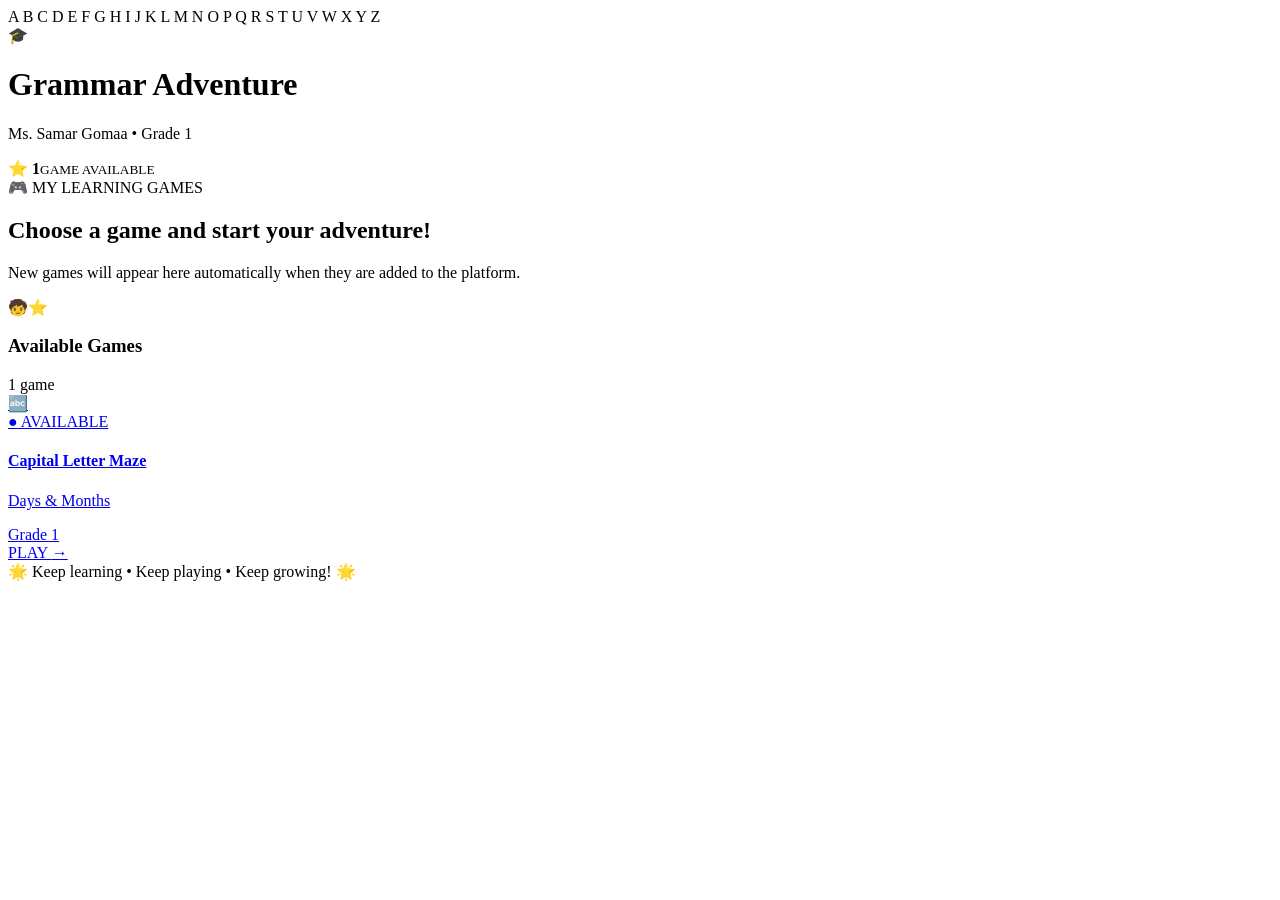
==== index.html @ ca234f1e "Create game platform dashboard" ====
<!doctype html>
<html lang="en">
<head>
<meta charset="utf-8">
<meta name="viewport" content="width=device-width,initial-scale=1">
<title>Grammar Adventure — Game Hub</title>
<link rel="stylesheet" href="platform.css">
</head>
<body>
<div class="letters" aria-hidden="true">A B C D E F G H I J K L M N O P Q R S T U V W X Y Z</div>
<header class="hub-top">
  <div class="brand-mark">🎓</div>
  <div>
    <h1>Grammar Adventure</h1>
    <p>Ms. Samar Gomaa • Grade 1</p>
  </div>
  <div class="hub-stats"><span>⭐ <b id="totalGames">1</b></span><small>GAME AVAILABLE</small></div>
</header>
<main class="hub-main">
  <section class="welcome">
    <div>
      <span class="eyebrow">🎮 MY LEARNING GAMES</span>
      <h2>Choose a game and start your adventure!</h2>
      <p>New games will appear here automatically when they are added to the platform.</p>
    </div>
    <div class="hero-character">🧒⭐</div>
  </section>
  <section class="games-section">
    <div class="section-title"><h3>Available Games</h3><span id="gameCount">1 game</span></div>
    <div id="gamesGrid" class="games-grid"></div>
  </section>
</main>
<footer>🌟 Keep learning • Keep playing • Keep growing! 🌟</footer>
<script>
const games = [
  { title:'Capital Letter Maze', subtitle:'Days & Months', grade:'Grade 1', icon:'🔤', color:'purple', href:'games/capital-letter-maze/' }
];
const grid=document.getElementById('gamesGrid');
grid.innerHTML=games.map((game,i)=>`<a class="game-card ${game.color}" href="${game.href}"><div class="game-icon">${game.icon}</div><div class="game-info"><span class="available">● AVAILABLE</span><h4>${game.title}</h4><p>${game.subtitle}</p><span class="grade">${game.grade}</span></div><div class="play">PLAY <span>→</span></div></a>`).join('');
document.getElementById('totalGames').textContent=games.length;
document.getElementById('gameCount').textContent=`${games.length} ${games.length===1?'game':'games'}`;
</script>
</body>
</html>
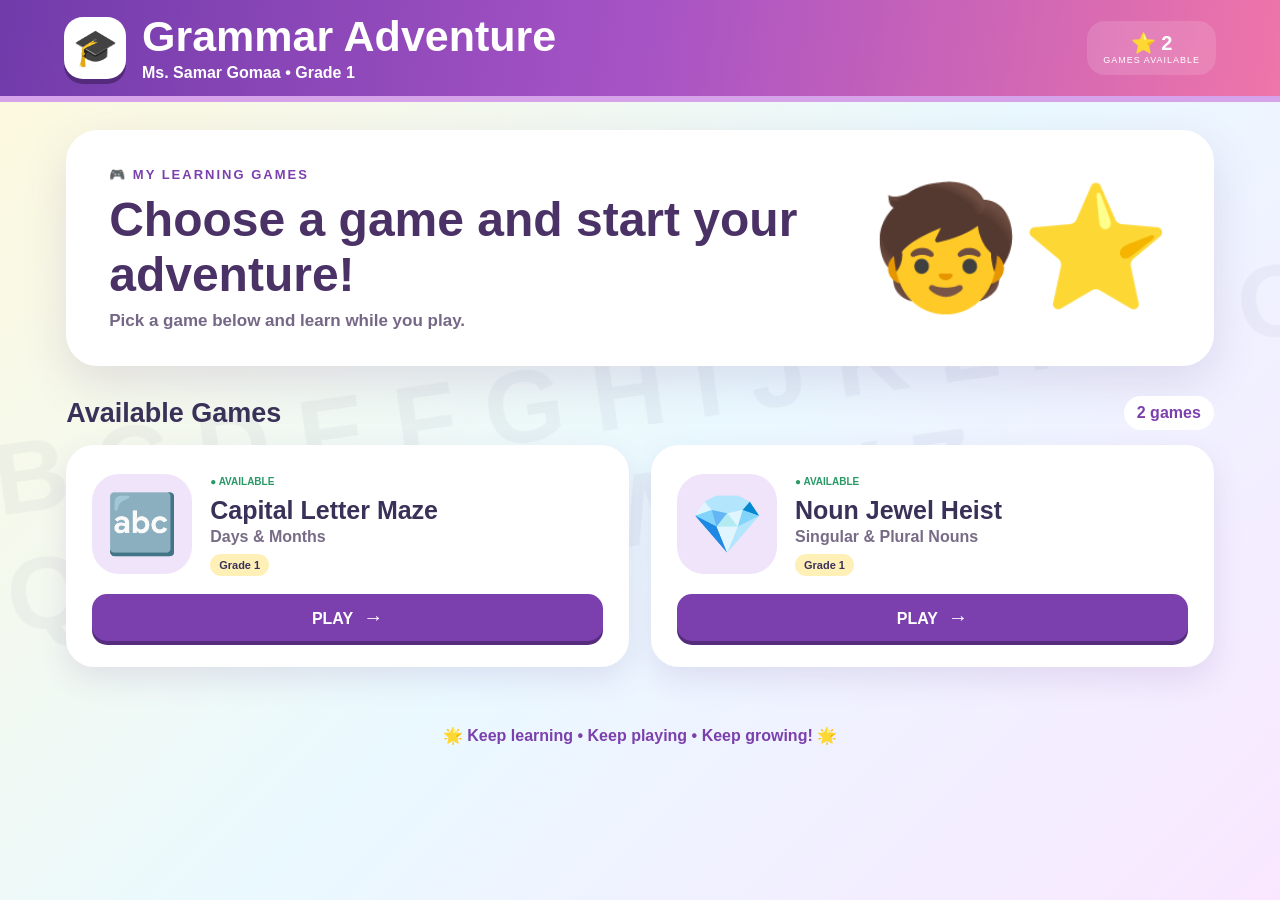
==== commit 422cc831: "Add Noun Jewel Heist to game hub" ====
--- a/index.html
+++ b/index.html
@@ -14,29 +14,30 @@
     <h1>Grammar Adventure</h1>
     <p>Ms. Samar Gomaa • Grade 1</p>
   </div>
-  <div class="hub-stats"><span>⭐ <b id="totalGames">1</b></span><small>GAME AVAILABLE</small></div>
+  <div class="hub-stats"><span>⭐ <b id="totalGames">2</b></span><small>GAMES AVAILABLE</small></div>
 </header>
 <main class="hub-main">
   <section class="welcome">
     <div>
       <span class="eyebrow">🎮 MY LEARNING GAMES</span>
       <h2>Choose a game and start your adventure!</h2>
-      <p>New games will appear here automatically when they are added to the platform.</p>
+      <p>Pick a game below and learn while you play.</p>
     </div>
     <div class="hero-character">🧒⭐</div>
   </section>
   <section class="games-section">
-    <div class="section-title"><h3>Available Games</h3><span id="gameCount">1 game</span></div>
+    <div class="section-title"><h3>Available Games</h3><span id="gameCount">2 games</span></div>
     <div id="gamesGrid" class="games-grid"></div>
   </section>
 </main>
 <footer>🌟 Keep learning • Keep playing • Keep growing! 🌟</footer>
 <script>
 const games = [
-  { title:'Capital Letter Maze', subtitle:'Days & Months', grade:'Grade 1', icon:'🔤', color:'purple', href:'games/capital-letter-maze/' }
+  { title:'Capital Letter Maze', subtitle:'Days & Months', grade:'Grade 1', icon:'🔤', color:'purple', href:'games/capital-letter-maze/' },
+  { title:'Noun Jewel Heist', subtitle:'Singular & Plural Nouns', grade:'Grade 1', icon:'💎', color:'purple', href:'games/noun-jewel-heist/' }
 ];
 const grid=document.getElementById('gamesGrid');
-grid.innerHTML=games.map((game,i)=>`<a class="game-card ${game.color}" href="${game.href}"><div class="game-icon">${game.icon}</div><div class="game-info"><span class="available">● AVAILABLE</span><h4>${game.title}</h4><p>${game.subtitle}</p><span class="grade">${game.grade}</span></div><div class="play">PLAY <span>→</span></div></a>`).join('');
+grid.innerHTML=games.map(game=>`<a class="game-card ${game.color}" href="${game.href}"><div class="game-icon">${game.icon}</div><div class="game-info"><span class="available">● AVAILABLE</span><h4>${game.title}</h4><p>${game.subtitle}</p><span class="grade">${game.grade}</span></div><div class="play">PLAY <span>→</span></div></a>`).join('');
 document.getElementById('totalGames').textContent=games.length;
 document.getElementById('gameCount').textContent=`${games.length} ${games.length===1?'game':'games'}`;
 </script>
--- a/platform.css
+++ b/platform.css
@@ -0,0 +1 @@
+*{box-sizing:border-box}html,body{margin:0;min-height:100%;font-family:"Trebuchet MS",Arial,sans-serif;color:#3a3159}body{background:linear-gradient(135deg,#fff9dc,#eaf9ff 52%,#f9e7ff);overflow-x:hidden}.letters{position:fixed;inset:-8%;z-index:-1;display:flex;flex-wrap:wrap;align-content:space-around;justify-content:space-around;gap:25px 55px;font-size:clamp(50px,8vw,110px);font-weight:900;opacity:.045;transform:rotate(-8deg);pointer-events:none}.hub-top{min-height:96px;padding:12px 5vw;display:flex;align-items:center;gap:16px;color:#fff;background:linear-gradient(100deg,#713baa,#a653c5,#ef75a9);box-shadow:0 6px 0 #d6a3ea}.brand-mark{width:62px;height:62px;border-radius:19px;background:#fff;display:grid;place-items:center;font-size:36px;box-shadow:0 5px #542b7c}.hub-top h1{margin:0;font-size:clamp(25px,4vw,43px);line-height:1}.hub-top p{margin:6px 0 0;font-weight:800}.hub-stats{margin-left:auto;background:#ffffff22;border-radius:18px;padding:10px 16px;text-align:center;font-size:20px}.hub-stats small{display:block;font-size:9px;letter-spacing:1px}.hub-main{max-width:1250px;margin:auto;padding:34px 4vw}.welcome{display:flex;align-items:center;justify-content:space-between;gap:30px;background:#fff;border:5px solid #fff;border-radius:32px;padding:30px 38px;box-shadow:0 16px 45px #64428c26}.eyebrow{color:#7b40ad;font-size:13px;font-weight:900;letter-spacing:2px}.welcome h2{margin:9px 0;font-size:clamp(28px,4vw,48px);color:#4b3266}.welcome p{margin:0;font-size:17px;font-weight:700;color:#756786}.hero-character{font-size:clamp(65px,10vw,120px);white-space:nowrap}.games-section{margin-top:30px}.section-title{display:flex;align-items:center;justify-content:space-between;margin-bottom:15px}.section-title h3{margin:0;font-size:27px}.section-title span{background:#fff;padding:8px 13px;border-radius:20px;font-weight:900;color:#7b40ad}.games-grid{display:grid;grid-template-columns:repeat(auto-fit,minmax(300px,1fr));gap:22px}.game-card{position:relative;display:grid;grid-template-columns:100px 1fr;gap:18px;align-items:center;min-height:190px;padding:22px;text-decoration:none;color:inherit;background:#fff;border-radius:28px;border:4px solid #fff;box-shadow:0 12px 30px #64428c20;transition:transform .18s,box-shadow .18s}.game-card:hover{transform:translateY(-5px);box-shadow:0 18px 38px #64428c30}.game-icon{width:100px;height:100px;border-radius:27px;display:grid;place-items:center;font-size:58px;background:#f0e4fb}.game-info h4{margin:7px 0 3px;font-size:25px}.game-info p{margin:0 0 8px;font-weight:700;color:#776b86}.available{font-size:10px;font-weight:900;color:#299966}.grade{display:inline-block;background:#fff0b8;border-radius:12px;padding:5px 9px;font-size:11px;font-weight:900}.play{grid-column:1/-1;text-align:center;border-radius:15px;padding:12px;background:#7b40ad;color:#fff;font-weight:900;box-shadow:0 4px #552c7e}.play span{font-size:20px;margin-left:6px}footer{text-align:center;padding:25px;font-weight:900;color:#7b40ad}@media(max-width:600px){.hub-top{padding:10px 4vw}.hub-stats{display:none}.welcome{padding:22px;flex-direction:column;text-align:center}.games-grid{grid-template-columns:1fr}.game-card{grid-template-columns:82px 1fr}.game-icon{width:82px;height:82px;font-size:45px}}
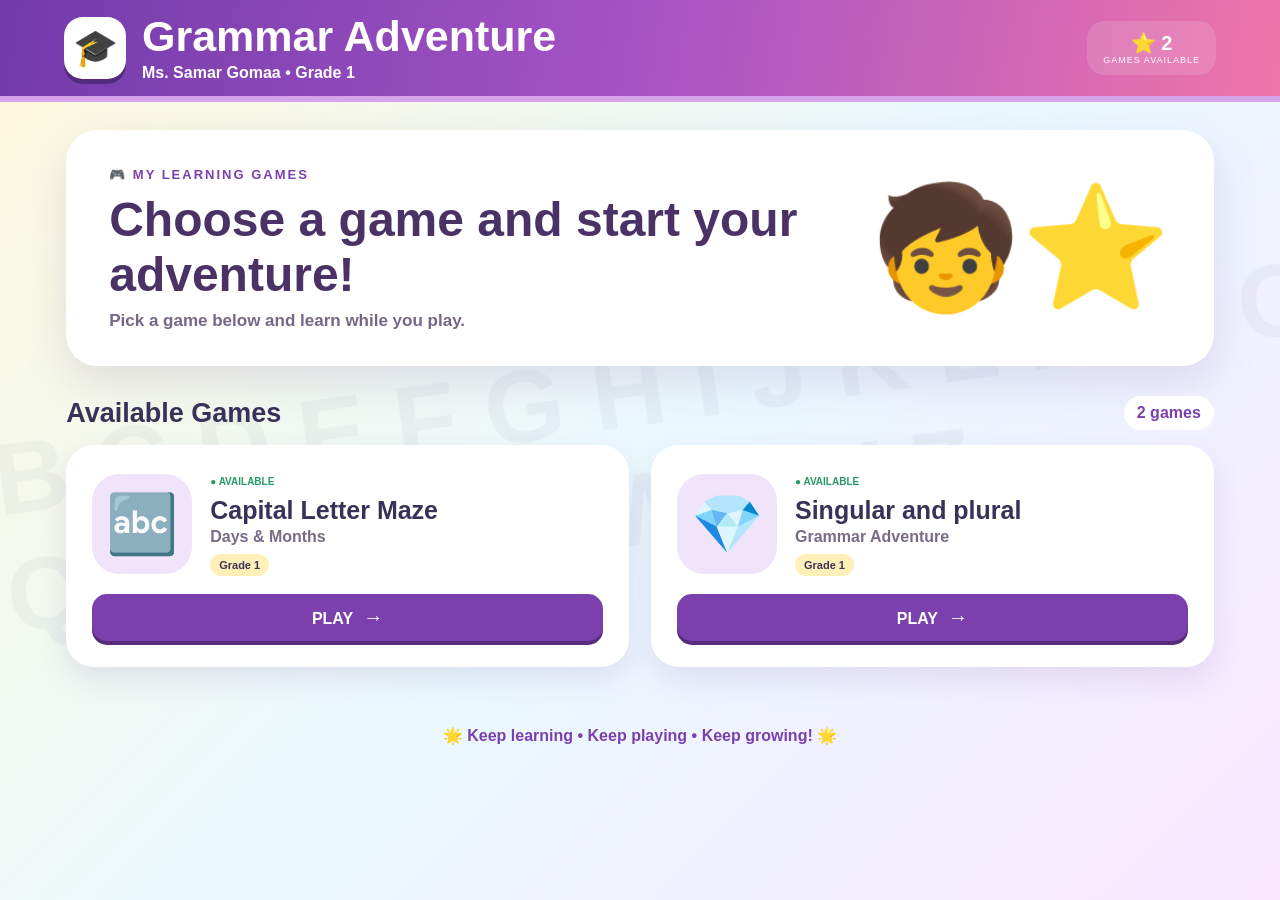
==== commit 2a396095: "Rename Noun Jewel Heist game on platform" ====
--- a/index.html
+++ b/index.html
@@ -34,7 +34,7 @@
 <script>
 const games = [
   { title:'Capital Letter Maze', subtitle:'Days & Months', grade:'Grade 1', icon:'🔤', color:'purple', href:'games/capital-letter-maze/' },
-  { title:'Noun Jewel Heist', subtitle:'Singular & Plural Nouns', grade:'Grade 1', icon:'💎', color:'purple', href:'games/noun-jewel-heist/' }
+  { title:'Singular and plural', subtitle:'Grammar Adventure', grade:'Grade 1', icon:'💎', color:'purple', href:'games/noun-jewel-heist/' }
 ];
 const grid=document.getElementById('gamesGrid');
 grid.innerHTML=games.map(game=>`<a class="game-card ${game.color}" href="${game.href}"><div class="game-icon">${game.icon}</div><div class="game-info"><span class="available">● AVAILABLE</span><h4>${game.title}</h4><p>${game.subtitle}</p><span class="grade">${game.grade}</span></div><div class="play">PLAY <span>→</span></div></a>`).join('');
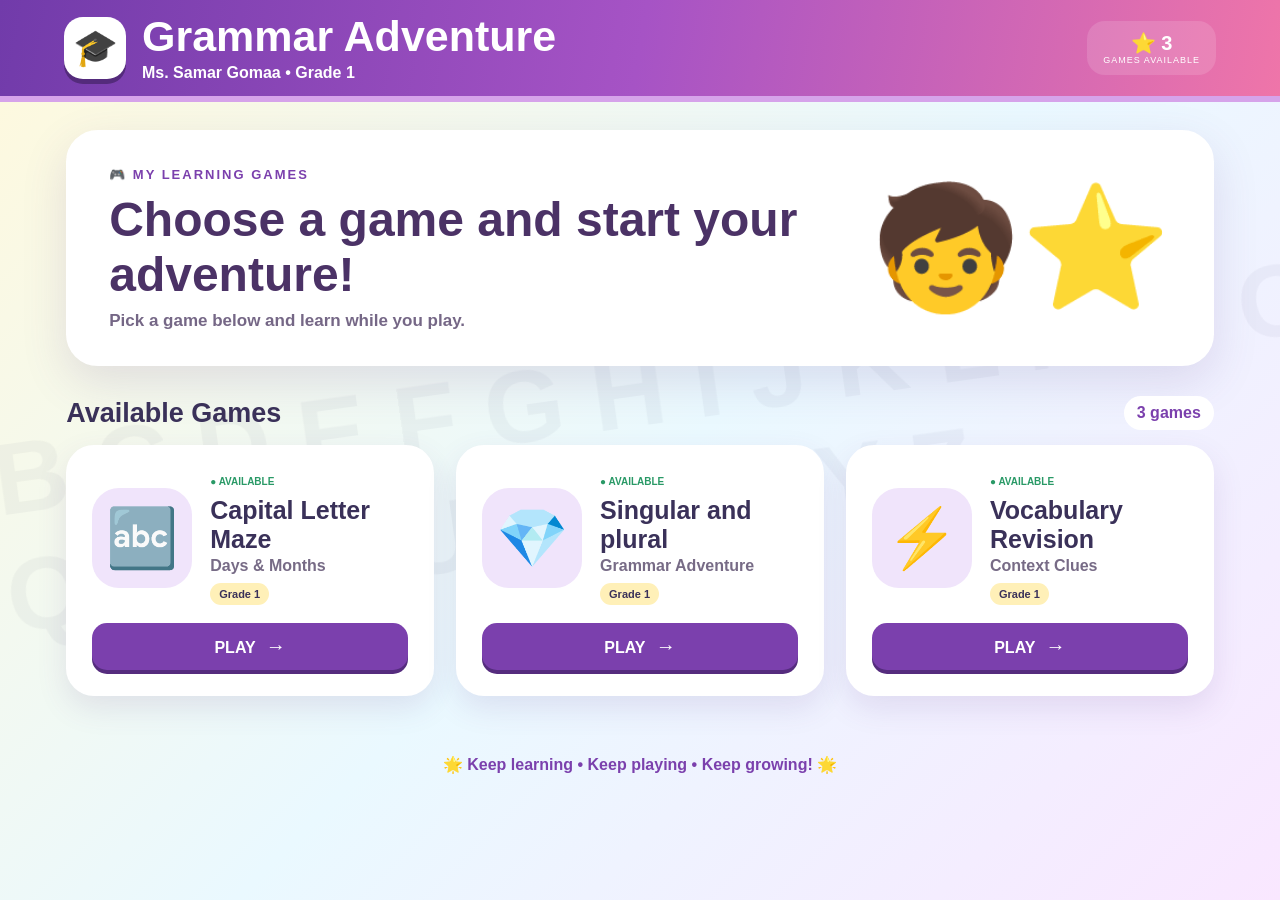
==== commit d2c4ba67: "Add Vocabulary Revision game to hub" ====
--- a/index.html
+++ b/index.html
@@ -34,7 +34,8 @@
 <script>
 const games = [
   { title:'Capital Letter Maze', subtitle:'Days & Months', grade:'Grade 1', icon:'🔤', color:'purple', href:'games/capital-letter-maze/' },
-  { title:'Singular and plural', subtitle:'Grammar Adventure', grade:'Grade 1', icon:'💎', color:'purple', href:'games/noun-jewel-heist/' }
+  { title:'Singular and plural', subtitle:'Grammar Adventure', grade:'Grade 1', icon:'💎', color:'purple', href:'games/noun-jewel-heist/' },
+  { title:'Vocabulary Revision', subtitle:'Context Clues', grade:'Grade 1', icon:'⚡', color:'purple', href:'games/vocabulary-revision/' }
 ];
 const grid=document.getElementById('gamesGrid');
 grid.innerHTML=games.map(game=>`<a class="game-card ${game.color}" href="${game.href}"><div class="game-icon">${game.icon}</div><div class="game-info"><span class="available">● AVAILABLE</span><h4>${game.title}</h4><p>${game.subtitle}</p><span class="grade">${game.grade}</span></div><div class="play">PLAY <span>→</span></div></a>`).join('');
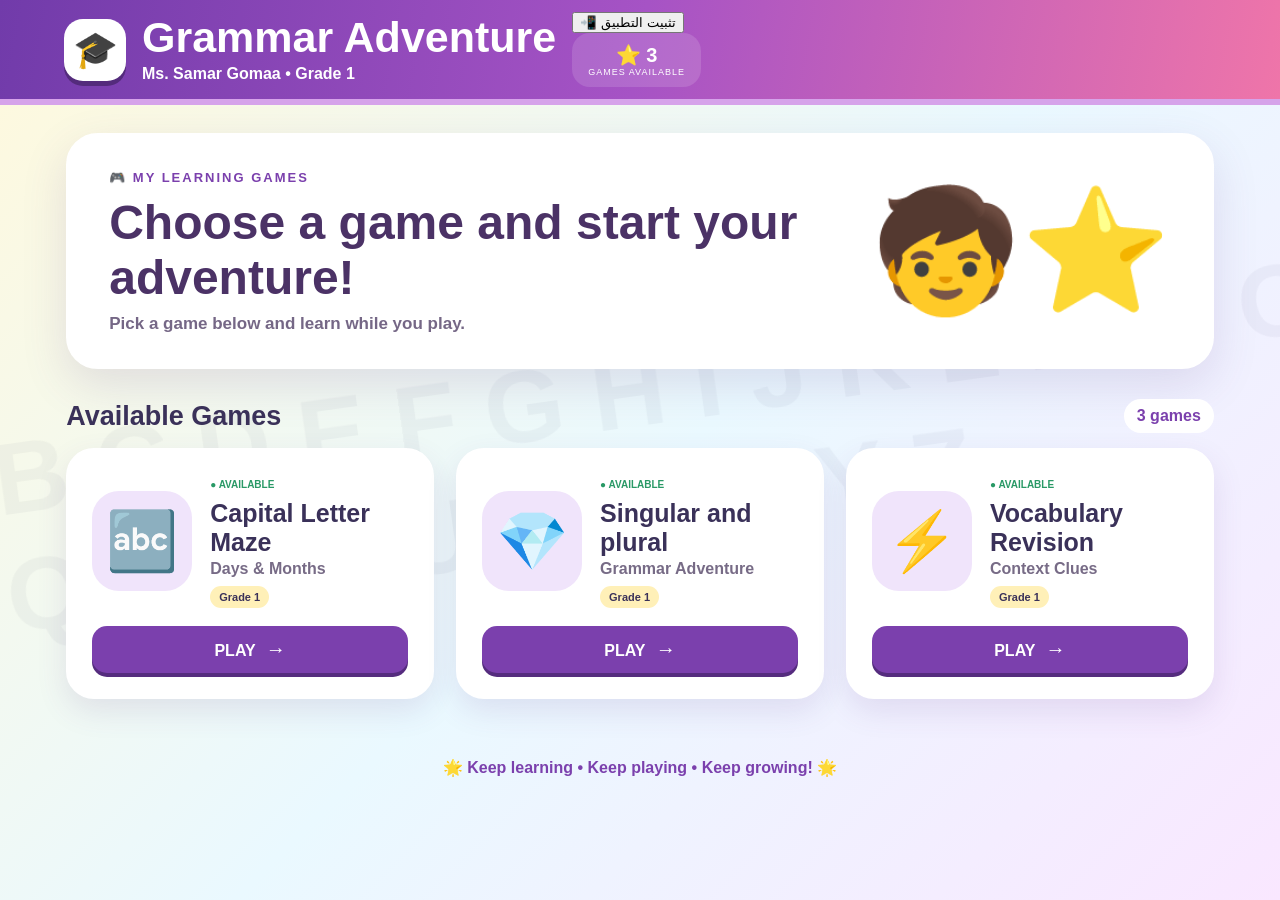
==== commit 3b66d4cf: "Add PWA install button and installation instructions" ====
--- a/index.html
+++ b/index.html
@@ -5,6 +5,13 @@
 <meta name="viewport" content="width=device-width,initial-scale=1">
 <title>Grammar Adventure — Game Hub</title>
 <link rel="stylesheet" href="platform.css">
+<link rel="manifest" href="manifest.json">
+<link rel="icon" href="icon.svg">
+<meta name="theme-color" content="#713baa">
+<meta name="mobile-web-app-capable" content="yes">
+<meta name="apple-mobile-web-app-capable" content="yes">
+<meta name="apple-mobile-web-app-status-bar-style" content="black-translucent">
+<meta name="apple-mobile-web-app-title" content="Grammar Adventure">
 </head>
 <body>
 <div class="letters" aria-hidden="true">A B C D E F G H I J K L M N O P Q R S T U V W X Y Z</div>
@@ -14,7 +21,7 @@
     <h1>Grammar Adventure</h1>
     <p>Ms. Samar Gomaa • Grade 1</p>
   </div>
-  <div class="hub-stats"><span>⭐ <b id="totalGames">2</b></span><small>GAMES AVAILABLE</small></div>
+  <div class="hub-actions"><button id="installBtn" class="install-btn" type="button">📲 تثبيت التطبيق</button><div class="hub-stats"><span>⭐ <b id="totalGames">2</b></span><small>GAMES AVAILABLE</small></div></div>
 </header>
 <main class="hub-main">
   <section class="welcome">
@@ -31,6 +38,15 @@
   </section>
 </main>
 <footer>🌟 Keep learning • Keep playing • Keep growing! 🌟</footer>
+<div id="installHelp" class="install-help" hidden>
+  <div class="install-card">
+    <button id="closeInstall" class="close-install" type="button">×</button>
+    <h3>📲 تثبيت Grammar Adventure</h3>
+    <div id="androidHelp"><b>Android:</b> افتح الموقع في Chrome ثم اضغط ⋮ واختر <b>Install app</b> أو <b>Add to Home screen</b>.</div>
+    <div id="iosHelp"><b>iPhone:</b> افتح الموقع في Safari → مشاركة ↗ → <b>Add to Home Screen</b> → فعّل <b>Open as Web App</b> → Add.</div>
+    <div id="desktopHelp"><b>Windows / Mac:</b> افتح الموقع في Chrome أو Edge ثم استخدم زر التثبيت في شريط العنوان إن ظهر.</div>
+  </div>
+</div>
 <script>
 const games = [
   { title:'Capital Letter Maze', subtitle:'Days & Months', grade:'Grade 1', icon:'🔤', color:'purple', href:'games/capital-letter-maze/' },
@@ -41,6 +57,17 @@
 grid.innerHTML=games.map(game=>`<a class="game-card ${game.color}" href="${game.href}"><div class="game-icon">${game.icon}</div><div class="game-info"><span class="available">● AVAILABLE</span><h4>${game.title}</h4><p>${game.subtitle}</p><span class="grade">${game.grade}</span></div><div class="play">PLAY <span>→</span></div></a>`).join('');
 document.getElementById('totalGames').textContent=games.length;
 document.getElementById('gameCount').textContent=`${games.length} ${games.length===1?'game':'games'}`;
+
+if('serviceWorker' in navigator){window.addEventListener('load',()=>navigator.serviceWorker.register('./sw.js').catch(()=>{}));}
+const installBtn=document.getElementById('installBtn'), installHelp=document.getElementById('installHelp'), closeInstall=document.getElementById('closeInstall');
+let deferredPrompt=null;
+window.addEventListener('beforeinstallprompt',e=>{e.preventDefault();deferredPrompt=e;installBtn.textContent='📲 تثبيت التطبيق';});
+installBtn.addEventListener('click',async()=>{
+  if(deferredPrompt){deferredPrompt.prompt();await deferredPrompt.userChoice;deferredPrompt=null;return;}
+  installHelp.hidden=false;
+});
+closeInstall.addEventListener('click',()=>installHelp.hidden=true);
+installHelp.addEventListener('click',e=>{if(e.target===installHelp)installHelp.hidden=true;});
 </script>
 </body>
 </html>
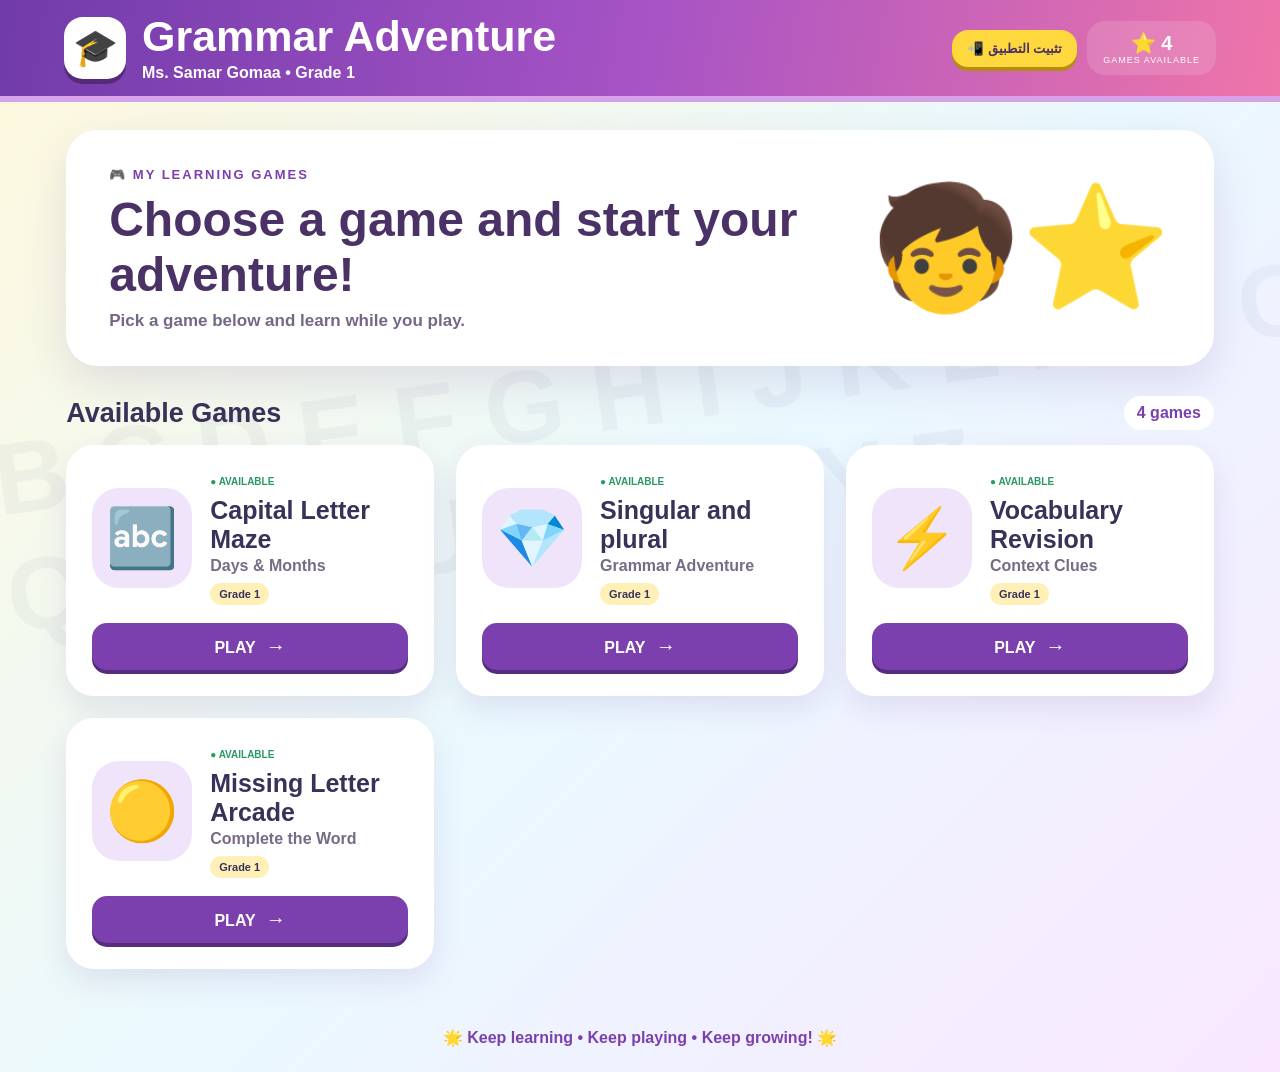
==== commit 325d701e: "Add Missing Letter Arcade as fourth game" ====
--- a/index.html
+++ b/index.html
@@ -21,7 +21,7 @@
     <h1>Grammar Adventure</h1>
     <p>Ms. Samar Gomaa • Grade 1</p>
   </div>
-  <div class="hub-actions"><button id="installBtn" class="install-btn" type="button">📲 تثبيت التطبيق</button><div class="hub-stats"><span>⭐ <b id="totalGames">2</b></span><small>GAMES AVAILABLE</small></div></div>
+  <div class="hub-actions"><button id="installBtn" class="install-btn" type="button">📲 تثبيت التطبيق</button><div class="hub-stats"><span>⭐ <b id="totalGames">4</b></span><small>GAMES AVAILABLE</small></div></div>
 </header>
 <main class="hub-main">
   <section class="welcome">
@@ -33,7 +33,7 @@
     <div class="hero-character">🧒⭐</div>
   </section>
   <section class="games-section">
-    <div class="section-title"><h3>Available Games</h3><span id="gameCount">2 games</span></div>
+    <div class="section-title"><h3>Available Games</h3><span id="gameCount">4 games</span></div>
     <div id="gamesGrid" class="games-grid"></div>
   </section>
 </main>
@@ -51,7 +51,8 @@
 const games = [
   { title:'Capital Letter Maze', subtitle:'Days & Months', grade:'Grade 1', icon:'🔤', color:'purple', href:'games/capital-letter-maze/' },
   { title:'Singular and plural', subtitle:'Grammar Adventure', grade:'Grade 1', icon:'💎', color:'purple', href:'games/noun-jewel-heist/' },
-  { title:'Vocabulary Revision', subtitle:'Context Clues', grade:'Grade 1', icon:'⚡', color:'purple', href:'games/vocabulary-revision/' }
+  { title:'Vocabulary Revision', subtitle:'Context Clues', grade:'Grade 1', icon:'⚡', color:'purple', href:'games/vocabulary-revision/' },
+  { title:'Missing Letter Arcade', subtitle:'Complete the Word', grade:'Grade 1', icon:'🟡', color:'purple', href:'games/missing-letter-arcade/' }
 ];
 const grid=document.getElementById('gamesGrid');
 grid.innerHTML=games.map(game=>`<a class="game-card ${game.color}" href="${game.href}"><div class="game-icon">${game.icon}</div><div class="game-info"><span class="available">● AVAILABLE</span><h4>${game.title}</h4><p>${game.subtitle}</p><span class="grade">${game.grade}</span></div><div class="play">PLAY <span>→</span></div></a>`).join('');
--- a/platform.css
+++ b/platform.css
@@ -1 +1,3 @@
 *{box-sizing:border-box}html,body{margin:0;min-height:100%;font-family:"Trebuchet MS",Arial,sans-serif;color:#3a3159}body{background:linear-gradient(135deg,#fff9dc,#eaf9ff 52%,#f9e7ff);overflow-x:hidden}.letters{position:fixed;inset:-8%;z-index:-1;display:flex;flex-wrap:wrap;align-content:space-around;justify-content:space-around;gap:25px 55px;font-size:clamp(50px,8vw,110px);font-weight:900;opacity:.045;transform:rotate(-8deg);pointer-events:none}.hub-top{min-height:96px;padding:12px 5vw;display:flex;align-items:center;gap:16px;color:#fff;background:linear-gradient(100deg,#713baa,#a653c5,#ef75a9);box-shadow:0 6px 0 #d6a3ea}.brand-mark{width:62px;height:62px;border-radius:19px;background:#fff;display:grid;place-items:center;font-size:36px;box-shadow:0 5px #542b7c}.hub-top h1{margin:0;font-size:clamp(25px,4vw,43px);line-height:1}.hub-top p{margin:6px 0 0;font-weight:800}.hub-stats{margin-left:auto;background:#ffffff22;border-radius:18px;padding:10px 16px;text-align:center;font-size:20px}.hub-stats small{display:block;font-size:9px;letter-spacing:1px}.hub-main{max-width:1250px;margin:auto;padding:34px 4vw}.welcome{display:flex;align-items:center;justify-content:space-between;gap:30px;background:#fff;border:5px solid #fff;border-radius:32px;padding:30px 38px;box-shadow:0 16px 45px #64428c26}.eyebrow{color:#7b40ad;font-size:13px;font-weight:900;letter-spacing:2px}.welcome h2{margin:9px 0;font-size:clamp(28px,4vw,48px);color:#4b3266}.welcome p{margin:0;font-size:17px;font-weight:700;color:#756786}.hero-character{font-size:clamp(65px,10vw,120px);white-space:nowrap}.games-section{margin-top:30px}.section-title{display:flex;align-items:center;justify-content:space-between;margin-bottom:15px}.section-title h3{margin:0;font-size:27px}.section-title span{background:#fff;padding:8px 13px;border-radius:20px;font-weight:900;color:#7b40ad}.games-grid{display:grid;grid-template-columns:repeat(auto-fit,minmax(300px,1fr));gap:22px}.game-card{position:relative;display:grid;grid-template-columns:100px 1fr;gap:18px;align-items:center;min-height:190px;padding:22px;text-decoration:none;color:inherit;background:#fff;border-radius:28px;border:4px solid #fff;box-shadow:0 12px 30px #64428c20;transition:transform .18s,box-shadow .18s}.game-card:hover{transform:translateY(-5px);box-shadow:0 18px 38px #64428c30}.game-icon{width:100px;height:100px;border-radius:27px;display:grid;place-items:center;font-size:58px;background:#f0e4fb}.game-info h4{margin:7px 0 3px;font-size:25px}.game-info p{margin:0 0 8px;font-weight:700;color:#776b86}.available{font-size:10px;font-weight:900;color:#299966}.grade{display:inline-block;background:#fff0b8;border-radius:12px;padding:5px 9px;font-size:11px;font-weight:900}.play{grid-column:1/-1;text-align:center;border-radius:15px;padding:12px;background:#7b40ad;color:#fff;font-weight:900;box-shadow:0 4px #552c7e}.play span{font-size:20px;margin-left:6px}footer{text-align:center;padding:25px;font-weight:900;color:#7b40ad}@media(max-width:600px){.hub-top{padding:10px 4vw}.hub-stats{display:none}.welcome{padding:22px;flex-direction:column;text-align:center}.games-grid{grid-template-columns:1fr}.game-card{grid-template-columns:82px 1fr}.game-icon{width:82px;height:82px;font-size:45px}}
+
+.hub-actions{margin-left:auto;display:flex;align-items:center;gap:10px}.install-btn{border:0;border-radius:16px;padding:11px 15px;background:#ffd83d;color:#4b3266;font-weight:900;cursor:pointer;box-shadow:0 4px #b58b16}.install-help{position:fixed;inset:0;z-index:50;background:#111a33cc;display:grid;place-items:center;padding:20px}.install-help[hidden]{display:none}.install-card{position:relative;width:min(560px,94vw);background:#fff;border-radius:25px;padding:28px;color:#3a3159;box-shadow:0 20px 60px #0005}.install-card h3{margin-top:0;font-size:26px;color:#713baa}.install-card div{margin:14px 0;padding:14px;background:#f3edff;border-radius:14px;line-height:1.6}.close-install{position:absolute;top:10px;right:12px;border:0;background:#eee;border-radius:50%;width:38px;height:38px;font-size:26px;cursor:pointer}@media(max-width:700px){.hub-actions{margin-left:0;width:100%;justify-content:space-between}.install-btn{padding:9px 11px;font-size:12px}.hub-top{flex-wrap:wrap}.hub-main{padding-top:22px}.welcome{border-radius:24px}.games-grid{gap:14px}.game-card{min-height:170px;border-radius:22px}}
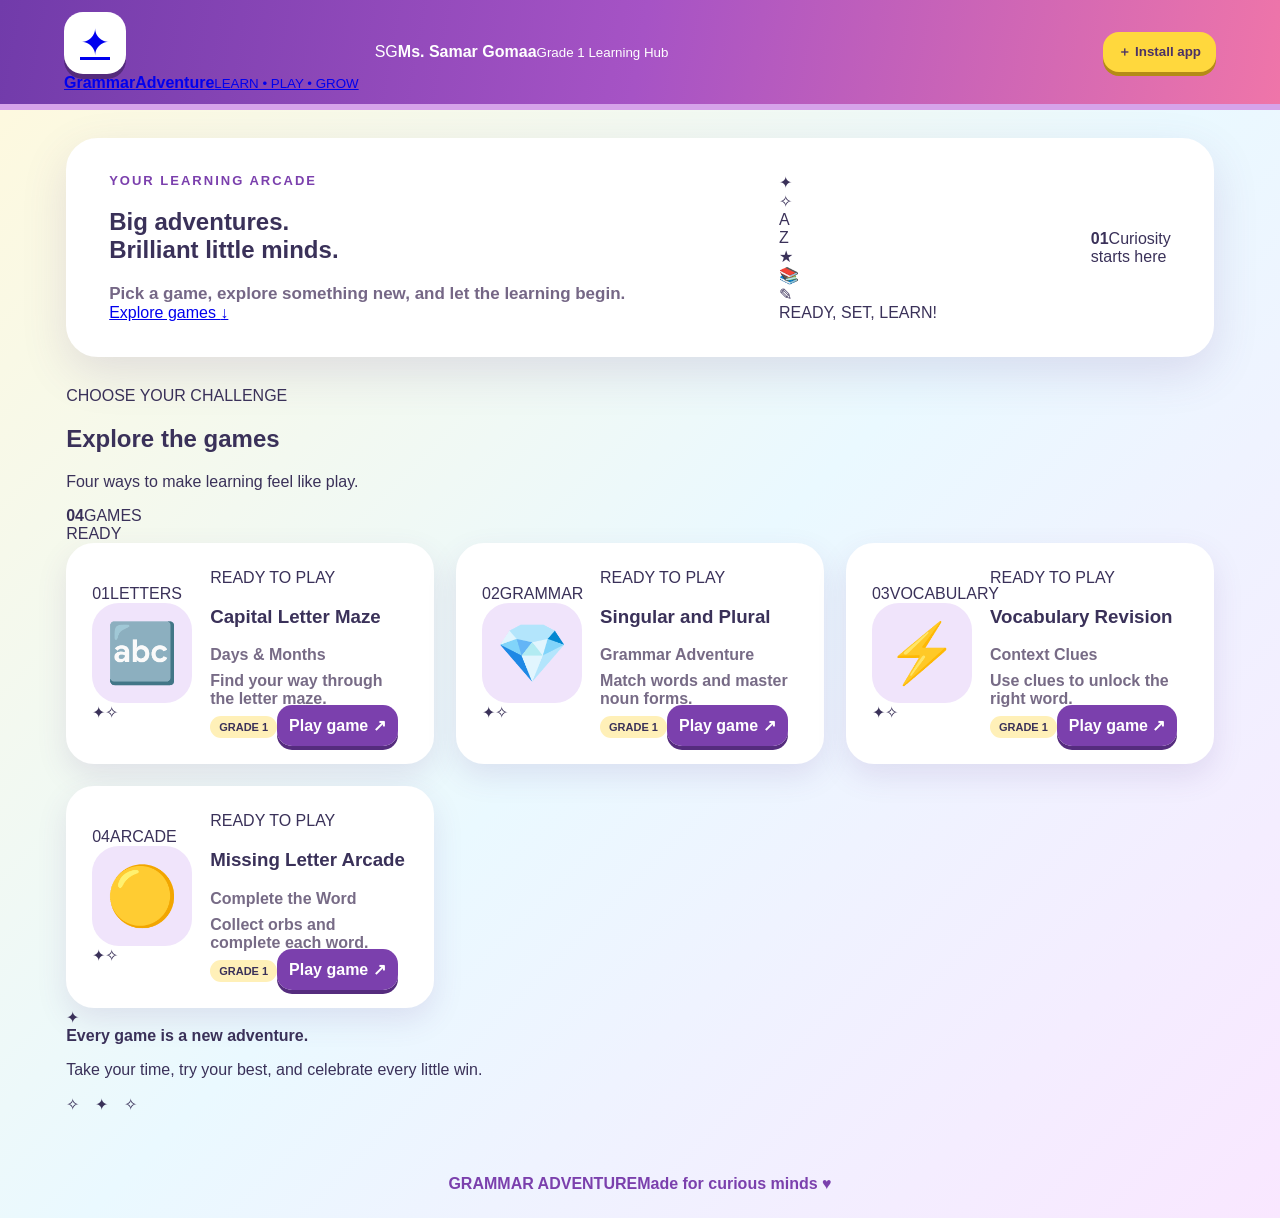
==== commit 17065146: "Redesign Grammar Adventure game hub landing page" ====
--- a/index.html
+++ b/index.html
@@ -3,72 +3,51 @@
 <head>
 <meta charset="utf-8">
 <meta name="viewport" content="width=device-width,initial-scale=1">
-<title>Grammar Adventure — Game Hub</title>
+<title>Grammar Adventure — Learning Arcade</title>
 <link rel="stylesheet" href="platform.css">
 <link rel="manifest" href="manifest.json">
 <link rel="icon" href="icon.svg">
-<meta name="theme-color" content="#713baa">
+<meta name="theme-color" content="#10152b">
 <meta name="mobile-web-app-capable" content="yes">
 <meta name="apple-mobile-web-app-capable" content="yes">
 <meta name="apple-mobile-web-app-status-bar-style" content="black-translucent">
 <meta name="apple-mobile-web-app-title" content="Grammar Adventure">
 </head>
 <body>
-<div class="letters" aria-hidden="true">A B C D E F G H I J K L M N O P Q R S T U V W X Y Z</div>
+<div class="ambient ambient-one" aria-hidden="true"></div><div class="ambient ambient-two" aria-hidden="true"></div>
 <header class="hub-top">
-  <div class="brand-mark">🎓</div>
-  <div>
-    <h1>Grammar Adventure</h1>
-    <p>Ms. Samar Gomaa • Grade 1</p>
-  </div>
-  <div class="hub-actions"><button id="installBtn" class="install-btn" type="button">📲 تثبيت التطبيق</button><div class="hub-stats"><span>⭐ <b id="totalGames">4</b></span><small>GAMES AVAILABLE</small></div></div>
+  <a class="brand" href="./" aria-label="Grammar Adventure home"><span class="brand-mark">✦</span><span class="brand-copy"><strong>Grammar<span>Adventure</span></strong><small>LEARN • PLAY • GROW</small></span></a>
+  <div class="teacher-chip"><span class="teacher-avatar">SG</span><span><b>Ms. Samar Gomaa</b><small>Grade 1 Learning Hub</small></span></div>
+  <div class="hub-actions"><button id="installBtn" class="install-btn" type="button"><span>＋</span> Install app</button></div>
 </header>
 <main class="hub-main">
   <section class="welcome">
-    <div>
-      <span class="eyebrow">🎮 MY LEARNING GAMES</span>
-      <h2>Choose a game and start your adventure!</h2>
-      <p>Pick a game below and learn while you play.</p>
-    </div>
-    <div class="hero-character">🧒⭐</div>
+    <div class="welcome-copy"><div class="eyebrow"><span class="live-dot"></span> YOUR LEARNING ARCADE</div><h1>Big adventures.<br><span>Brilliant little minds.</span></h1><p>Pick a game, explore something new, and let the learning begin.</p><a class="scroll-cta" href="#gamesGrid">Explore games <span>↓</span></a></div>
+    <div class="hero-art" aria-hidden="true"><div class="orbit orbit-a"></div><div class="orbit orbit-b"></div><div class="hero-spark spark-a">✦</div><div class="hero-spark spark-b">✧</div><div class="hero-letter letter-a">A</div><div class="hero-letter letter-b">Z</div><div class="hero-star">★</div><div class="hero-planet"></div><div class="hero-book">📚</div><div class="hero-pencil">✎</div><div class="hero-caption">READY, SET, LEARN!</div></div>
+    <div class="hero-index"><strong>01</strong><span>Curiosity<br>starts here</span></div>
   </section>
   <section class="games-section">
-    <div class="section-title"><h3>Available Games</h3><span id="gameCount">4 games</span></div>
+    <div class="section-heading"><div><div class="section-kicker">CHOOSE YOUR CHALLENGE</div><h2>Explore the games</h2><p>Four ways to make learning feel like play.</p></div><div class="game-count"><strong id="totalGames">04</strong><span>GAMES<br>READY</span></div></div>
     <div id="gamesGrid" class="games-grid"></div>
   </section>
+  <section class="bottom-note"><div class="note-icon">✦</div><div><strong>Every game is a new adventure.</strong><p>Take your time, try your best, and celebrate every little win.</p></div><span class="note-stars">✧　✦　✧</span></section>
 </main>
-<footer>🌟 Keep learning • Keep playing • Keep growing! 🌟</footer>
-<div id="installHelp" class="install-help" hidden>
-  <div class="install-card">
-    <button id="closeInstall" class="close-install" type="button">×</button>
-    <h3>📲 تثبيت Grammar Adventure</h3>
-    <div id="androidHelp"><b>Android:</b> افتح الموقع في Chrome ثم اضغط ⋮ واختر <b>Install app</b> أو <b>Add to Home screen</b>.</div>
-    <div id="iosHelp"><b>iPhone:</b> افتح الموقع في Safari → مشاركة ↗ → <b>Add to Home Screen</b> → فعّل <b>Open as Web App</b> → Add.</div>
-    <div id="desktopHelp"><b>Windows / Mac:</b> افتح الموقع في Chrome أو Edge ثم استخدم زر التثبيت في شريط العنوان إن ظهر.</div>
-  </div>
-</div>
+<footer><span>GRAMMAR ADVENTURE</span><span>Made for curious minds <b>♥</b></span></footer>
+<div id="installHelp" class="install-help" hidden><div class="install-card"><button id="closeInstall" class="close-install" type="button" aria-label="Close">×</button><div class="modal-symbol">＋</div><h3>Take your games anywhere</h3><p class="install-intro">Add Grammar Adventure to your home screen for quick access.</p><div id="androidHelp"><b>Android</b><span>Open this site in Chrome, tap ⋮, then choose <b>Install app</b> or <b>Add to Home screen</b>.</span></div><div id="iosHelp"><b>iPhone / iPad</b><span>Open in Safari → Share ↗ → <b>Add to Home Screen</b> → Add.</span></div><div id="desktopHelp"><b>Computer</b><span>Open in Chrome or Edge and select the install icon in the address bar, if available.</span></div></div></div>
 <script>
-const games = [
-  { title:'Capital Letter Maze', subtitle:'Days & Months', grade:'Grade 1', icon:'🔤', color:'purple', href:'games/capital-letter-maze/' },
-  { title:'Singular and plural', subtitle:'Grammar Adventure', grade:'Grade 1', icon:'💎', color:'purple', href:'games/noun-jewel-heist/' },
-  { title:'Vocabulary Revision', subtitle:'Context Clues', grade:'Grade 1', icon:'⚡', color:'purple', href:'games/vocabulary-revision/' },
-  { title:'Missing Letter Arcade', subtitle:'Complete the Word', grade:'Grade 1', icon:'🟡', color:'purple', href:'games/missing-letter-arcade/' }
+const games=[
+ {title:'Capital Letter Maze',subtitle:'Days & Months',description:'Find your way through the letter maze.',tag:'LETTERS',icon:'🔤',theme:'violet',number:'01',href:'games/capital-letter-maze/'},
+ {title:'Singular and Plural',subtitle:'Grammar Adventure',description:'Match words and master noun forms.',tag:'GRAMMAR',icon:'💎',theme:'mint',number:'02',href:'games/noun-jewel-heist/'},
+ {title:'Vocabulary Revision',subtitle:'Context Clues',description:'Use clues to unlock the right word.',tag:'VOCABULARY',icon:'⚡',theme:'coral',number:'03',href:'games/vocabulary-revision/'},
+ {title:'Missing Letter Arcade',subtitle:'Complete the Word',description:'Collect orbs and complete each word.',tag:'ARCADE',icon:'🟡',theme:'blue',number:'04',href:'games/missing-letter-arcade/'}
 ];
 const grid=document.getElementById('gamesGrid');
-grid.innerHTML=games.map(game=>`<a class="game-card ${game.color}" href="${game.href}"><div class="game-icon">${game.icon}</div><div class="game-info"><span class="available">● AVAILABLE</span><h4>${game.title}</h4><p>${game.subtitle}</p><span class="grade">${game.grade}</span></div><div class="play">PLAY <span>→</span></div></a>`).join('');
-document.getElementById('totalGames').textContent=games.length;
-document.getElementById('gameCount').textContent=`${games.length} ${games.length===1?'game':'games'}`;
-
+grid.innerHTML=games.map(g=>`<a class="game-card ${g.theme}" href="${g.href}"><div class="card-art"><span class="card-number">${g.number}</span><span class="card-tag">${g.tag}</span><div class="art-halo"></div><div class="game-icon">${g.icon}</div><span class="art-star star-one">✦</span><span class="art-star star-two">✧</span></div><div class="game-info"><div class="card-status"><span class="status-dot"></span> READY TO PLAY</div><h3>${g.title}</h3><p class="game-subtitle">${g.subtitle}</p><p class="game-description">${g.description}</p><div class="card-bottom"><span class="grade">GRADE 1</span><span class="play">Play game <b>↗</b></span></div></div></a>`).join('');
+document.getElementById('totalGames').textContent=String(games.length).padStart(2,'0');
 if('serviceWorker' in navigator){window.addEventListener('load',()=>navigator.serviceWorker.register('./sw.js').catch(()=>{}));}
-const installBtn=document.getElementById('installBtn'), installHelp=document.getElementById('installHelp'), closeInstall=document.getElementById('closeInstall');
-let deferredPrompt=null;
-window.addEventListener('beforeinstallprompt',e=>{e.preventDefault();deferredPrompt=e;installBtn.textContent='📲 تثبيت التطبيق';});
-installBtn.addEventListener('click',async()=>{
-  if(deferredPrompt){deferredPrompt.prompt();await deferredPrompt.userChoice;deferredPrompt=null;return;}
-  installHelp.hidden=false;
-});
-closeInstall.addEventListener('click',()=>installHelp.hidden=true);
-installHelp.addEventListener('click',e=>{if(e.target===installHelp)installHelp.hidden=true;});
+const installBtn=document.getElementById('installBtn'),installHelp=document.getElementById('installHelp'),closeInstall=document.getElementById('closeInstall');let deferredPrompt=null;
+window.addEventListener('beforeinstallprompt',e=>{e.preventDefault();deferredPrompt=e;});
+installBtn.addEventListener('click',async()=>{if(deferredPrompt){deferredPrompt.prompt();await deferredPrompt.userChoice;deferredPrompt=null;return;}installHelp.hidden=false;});
+closeInstall.addEventListener('click',()=>installHelp.hidden=true);installHelp.addEventListener('click',e=>{if(e.target===installHelp)installHelp.hidden=true;});
 </script>
-</body>
-</html>+</body></html>
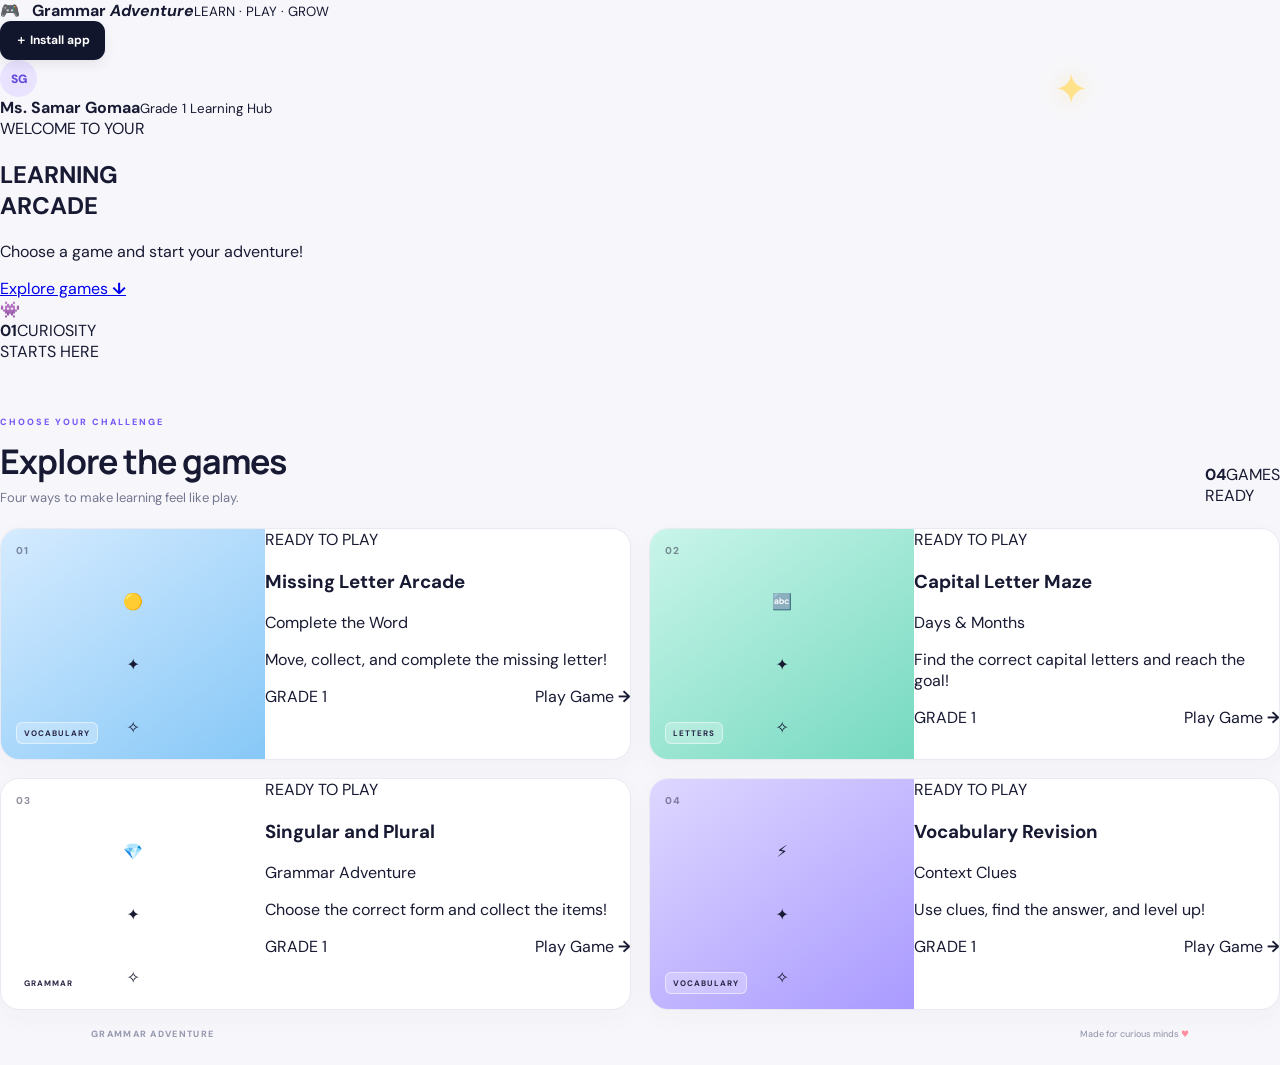
==== commit f6642277: "Apply colorful arcade-inspired game hub design" ====
--- a/index.html
+++ b/index.html
@@ -1,53 +1,42 @@
 <!doctype html>
 <html lang="en">
 <head>
-<meta charset="utf-8">
-<meta name="viewport" content="width=device-width,initial-scale=1">
-<title>Grammar Adventure — Learning Arcade</title>
-<link rel="stylesheet" href="platform.css">
-<link rel="manifest" href="manifest.json">
-<link rel="icon" href="icon.svg">
-<meta name="theme-color" content="#10152b">
-<meta name="mobile-web-app-capable" content="yes">
-<meta name="apple-mobile-web-app-capable" content="yes">
-<meta name="apple-mobile-web-app-status-bar-style" content="black-translucent">
-<meta name="apple-mobile-web-app-title" content="Grammar Adventure">
+<meta charset="utf-8"><meta name="viewport" content="width=device-width,initial-scale=1">
+<title>Grammar Adventure | Learning Arcade</title><link rel="stylesheet" href="platform.css"><link rel="manifest" href="manifest.json"><link rel="icon" href="icon.svg">
+<meta name="theme-color" content="#06153e"><meta name="mobile-web-app-capable" content="yes"><meta name="apple-mobile-web-app-capable" content="yes"><meta name="apple-mobile-web-app-status-bar-style" content="black-translucent"><meta name="apple-mobile-web-app-title" content="Grammar Adventure">
 </head>
 <body>
-<div class="ambient ambient-one" aria-hidden="true"></div><div class="ambient ambient-two" aria-hidden="true"></div>
-<header class="hub-top">
-  <a class="brand" href="./" aria-label="Grammar Adventure home"><span class="brand-mark">✦</span><span class="brand-copy"><strong>Grammar<span>Adventure</span></strong><small>LEARN • PLAY • GROW</small></span></a>
-  <div class="teacher-chip"><span class="teacher-avatar">SG</span><span><b>Ms. Samar Gomaa</b><small>Grade 1 Learning Hub</small></span></div>
-  <div class="hub-actions"><button id="installBtn" class="install-btn" type="button"><span>＋</span> Install app</button></div>
+<header class="site-header">
+ <a class="brand" href="./"><span class="brand-gamepad">🎮</span><span class="brand-text"><strong>Grammar <em>Adventure</em></strong><small>LEARN · PLAY · GROW</small></span></a>
+ <div class="header-right"><button id="installBtn" class="install-btn">＋ Install app</button><div class="teacher"><span class="teacher-avatar">SG</span><span><b>Ms. Samar Gomaa</b><small>Grade 1 Learning Hub</small></span></div></div>
 </header>
-<main class="hub-main">
-  <section class="welcome">
-    <div class="welcome-copy"><div class="eyebrow"><span class="live-dot"></span> YOUR LEARNING ARCADE</div><h1>Big adventures.<br><span>Brilliant little minds.</span></h1><p>Pick a game, explore something new, and let the learning begin.</p><a class="scroll-cta" href="#gamesGrid">Explore games <span>↓</span></a></div>
-    <div class="hero-art" aria-hidden="true"><div class="orbit orbit-a"></div><div class="orbit orbit-b"></div><div class="hero-spark spark-a">✦</div><div class="hero-spark spark-b">✧</div><div class="hero-letter letter-a">A</div><div class="hero-letter letter-b">Z</div><div class="hero-star">★</div><div class="hero-planet"></div><div class="hero-book">📚</div><div class="hero-pencil">✎</div><div class="hero-caption">READY, SET, LEARN!</div></div>
-    <div class="hero-index"><strong>01</strong><span>Curiosity<br>starts here</span></div>
-  </section>
-  <section class="games-section">
-    <div class="section-heading"><div><div class="section-kicker">CHOOSE YOUR CHALLENGE</div><h2>Explore the games</h2><p>Four ways to make learning feel like play.</p></div><div class="game-count"><strong id="totalGames">04</strong><span>GAMES<br>READY</span></div></div>
-    <div id="gamesGrid" class="games-grid"></div>
-  </section>
-  <section class="bottom-note"><div class="note-icon">✦</div><div><strong>Every game is a new adventure.</strong><p>Take your time, try your best, and celebrate every little win.</p></div><span class="note-stars">✧　✦　✧</span></section>
+<main class="page">
+ <section class="hero">
+  <div class="hero-copy"><span class="hero-kicker"><i></i> WELCOME TO YOUR</span><h1>LEARNING<br><span>ARCADE</span></h1><p>Choose a game and start your adventure!</p><a href="#games" class="hero-cta">Explore games <b>↓</b></a></div>
+  <div class="arcade-art" aria-hidden="true"><div class="maze-lines"></div><span class="pixel-dot d1"></span><span class="pixel-dot d2"></span><span class="pixel-dot d3"></span><span class="pixel-dot d4"></span><span class="hero-ghost">👾</span><div class="pacman"></div><span class="hero-star">✦</span><span class="hero-star s2">✧</span><div class="hero-orb"></div></div>
+  <div class="hero-bottom"><b>01</b><span>CURIOSITY<br>STARTS HERE</span></div>
+ </section>
+ <section id="games" class="games-section">
+  <div class="section-heading"><div><span class="section-kicker">CHOOSE YOUR CHALLENGE</span><h2>Explore the games</h2><p>Four ways to make learning feel like play.</p></div><div class="count-box"><b id="totalGames">04</b><span>GAMES<br>READY</span></div></div>
+  <div id="gamesGrid" class="games-grid"></div>
+ </section>
+ <footer><span>GRAMMAR ADVENTURE</span><span>Made for curious minds <b>♥</b></span></footer>
 </main>
-<footer><span>GRAMMAR ADVENTURE</span><span>Made for curious minds <b>♥</b></span></footer>
-<div id="installHelp" class="install-help" hidden><div class="install-card"><button id="closeInstall" class="close-install" type="button" aria-label="Close">×</button><div class="modal-symbol">＋</div><h3>Take your games anywhere</h3><p class="install-intro">Add Grammar Adventure to your home screen for quick access.</p><div id="androidHelp"><b>Android</b><span>Open this site in Chrome, tap ⋮, then choose <b>Install app</b> or <b>Add to Home screen</b>.</span></div><div id="iosHelp"><b>iPhone / iPad</b><span>Open in Safari → Share ↗ → <b>Add to Home Screen</b> → Add.</span></div><div id="desktopHelp"><b>Computer</b><span>Open in Chrome or Edge and select the install icon in the address bar, if available.</span></div></div></div>
+<div id="installHelp" class="install-help" hidden><div class="install-card"><button id="closeInstall" class="close-install">×</button><div class="install-icon">🎮</div><h3>Take your games anywhere</h3><p>Add Grammar Adventure to your home screen for quick access.</p><div><b>iPhone / iPad</b><span>Open in Safari → Share ↗ → Add to Home Screen → Add.</span></div><div><b>Android</b><span>Open in Chrome, tap ⋮, then choose Install app or Add to Home screen.</span></div><div><b>Computer</b><span>Use the install icon in Chrome or Edge, if available.</span></div></div></div>
 <script>
 const games=[
- {title:'Capital Letter Maze',subtitle:'Days & Months',description:'Find your way through the letter maze.',tag:'LETTERS',icon:'🔤',theme:'violet',number:'01',href:'games/capital-letter-maze/'},
- {title:'Singular and Plural',subtitle:'Grammar Adventure',description:'Match words and master noun forms.',tag:'GRAMMAR',icon:'💎',theme:'mint',number:'02',href:'games/noun-jewel-heist/'},
- {title:'Vocabulary Revision',subtitle:'Context Clues',description:'Use clues to unlock the right word.',tag:'VOCABULARY',icon:'⚡',theme:'coral',number:'03',href:'games/vocabulary-revision/'},
- {title:'Missing Letter Arcade',subtitle:'Complete the Word',description:'Collect orbs and complete each word.',tag:'ARCADE',icon:'🟡',theme:'blue',number:'04',href:'games/missing-letter-arcade/'}
+ {title:'Missing Letter Arcade',subtitle:'Complete the Word',description:'Move, collect, and complete the missing letter!',tag:'VOCABULARY',icon:'🟡',theme:'blue',number:'01',href:'games/missing-letter-arcade/'},
+ {title:'Capital Letter Maze',subtitle:'Days & Months',description:'Find the correct capital letters and reach the goal!',tag:'LETTERS',icon:'🔤',theme:'mint',number:'02',href:'games/capital-letter-maze/'},
+ {title:'Singular and Plural',subtitle:'Grammar Adventure',description:'Choose the correct form and collect the items!',tag:'GRAMMAR',icon:'💎',theme:'orange',number:'03',href:'games/noun-jewel-heist/'},
+ {title:'Vocabulary Revision',subtitle:'Context Clues',description:'Use clues, find the answer, and level up!',tag:'VOCABULARY',icon:'⚡',theme:'violet',number:'04',href:'games/vocabulary-revision/'}
 ];
 const grid=document.getElementById('gamesGrid');
-grid.innerHTML=games.map(g=>`<a class="game-card ${g.theme}" href="${g.href}"><div class="card-art"><span class="card-number">${g.number}</span><span class="card-tag">${g.tag}</span><div class="art-halo"></div><div class="game-icon">${g.icon}</div><span class="art-star star-one">✦</span><span class="art-star star-two">✧</span></div><div class="game-info"><div class="card-status"><span class="status-dot"></span> READY TO PLAY</div><h3>${g.title}</h3><p class="game-subtitle">${g.subtitle}</p><p class="game-description">${g.description}</p><div class="card-bottom"><span class="grade">GRADE 1</span><span class="play">Play game <b>↗</b></span></div></div></a>`).join('');
+grid.innerHTML=games.map(g=>`<a class="game-card ${g.theme}" href="${g.href}"><div class="card-art"><span class="card-number">${g.number}</span><span class="card-tag">${g.tag}</span><div class="art-orbit"></div><div class="art-emoji">${g.icon}</div><span class="art-spark spark-one">✦</span><span class="art-spark spark-two">✧</span></div><div class="card-info"><span class="card-ready"><i></i> READY TO PLAY</span><h3>${g.title}</h3><p class="card-subtitle">${g.subtitle}</p><p class="card-description">${g.description}</p><div class="card-bottom"><span class="grade-pill">GRADE 1</span><span class="play-pill">Play Game <b>→</b></span></div></div></a>`).join('');
 document.getElementById('totalGames').textContent=String(games.length).padStart(2,'0');
-if('serviceWorker' in navigator){window.addEventListener('load',()=>navigator.serviceWorker.register('./sw.js').catch(()=>{}));}
+if('serviceWorker' in navigator)window.addEventListener('load',()=>navigator.serviceWorker.register('./sw.js').catch(()=>{}));
 const installBtn=document.getElementById('installBtn'),installHelp=document.getElementById('installHelp'),closeInstall=document.getElementById('closeInstall');let deferredPrompt=null;
 window.addEventListener('beforeinstallprompt',e=>{e.preventDefault();deferredPrompt=e;});
-installBtn.addEventListener('click',async()=>{if(deferredPrompt){deferredPrompt.prompt();await deferredPrompt.userChoice;deferredPrompt=null;return;}installHelp.hidden=false;});
+installBtn.addEventListener('click',async()=>{if(deferredPrompt){deferredPrompt.prompt();await deferredPrompt.userChoice;deferredPrompt=null;}else installHelp.hidden=false;});
 closeInstall.addEventListener('click',()=>installHelp.hidden=true);installHelp.addEventListener('click',e=>{if(e.target===installHelp)installHelp.hidden=true;});
 </script>
 </body></html>
--- a/platform.css
+++ b/platform.css
@@ -1,3 +1,74 @@
-*{box-sizing:border-box}html,body{margin:0;min-height:100%;font-family:"Trebuchet MS",Arial,sans-serif;color:#3a3159}body{background:linear-gradient(135deg,#fff9dc,#eaf9ff 52%,#f9e7ff);overflow-x:hidden}.letters{position:fixed;inset:-8%;z-index:-1;display:flex;flex-wrap:wrap;align-content:space-around;justify-content:space-around;gap:25px 55px;font-size:clamp(50px,8vw,110px);font-weight:900;opacity:.045;transform:rotate(-8deg);pointer-events:none}.hub-top{min-height:96px;padding:12px 5vw;display:flex;align-items:center;gap:16px;color:#fff;background:linear-gradient(100deg,#713baa,#a653c5,#ef75a9);box-shadow:0 6px 0 #d6a3ea}.brand-mark{width:62px;height:62px;border-radius:19px;background:#fff;display:grid;place-items:center;font-size:36px;box-shadow:0 5px #542b7c}.hub-top h1{margin:0;font-size:clamp(25px,4vw,43px);line-height:1}.hub-top p{margin:6px 0 0;font-weight:800}.hub-stats{margin-left:auto;background:#ffffff22;border-radius:18px;padding:10px 16px;text-align:center;font-size:20px}.hub-stats small{display:block;font-size:9px;letter-spacing:1px}.hub-main{max-width:1250px;margin:auto;padding:34px 4vw}.welcome{display:flex;align-items:center;justify-content:space-between;gap:30px;background:#fff;border:5px solid #fff;border-radius:32px;padding:30px 38px;box-shadow:0 16px 45px #64428c26}.eyebrow{color:#7b40ad;font-size:13px;font-weight:900;letter-spacing:2px}.welcome h2{margin:9px 0;font-size:clamp(28px,4vw,48px);color:#4b3266}.welcome p{margin:0;font-size:17px;font-weight:700;color:#756786}.hero-character{font-size:clamp(65px,10vw,120px);white-space:nowrap}.games-section{margin-top:30px}.section-title{display:flex;align-items:center;justify-content:space-between;margin-bottom:15px}.section-title h3{margin:0;font-size:27px}.section-title span{background:#fff;padding:8px 13px;border-radius:20px;font-weight:900;color:#7b40ad}.games-grid{display:grid;grid-template-columns:repeat(auto-fit,minmax(300px,1fr));gap:22px}.game-card{position:relative;display:grid;grid-template-columns:100px 1fr;gap:18px;align-items:center;min-height:190px;padding:22px;text-decoration:none;color:inherit;background:#fff;border-radius:28px;border:4px solid #fff;box-shadow:0 12px 30px #64428c20;transition:transform .18s,box-shadow .18s}.game-card:hover{transform:translateY(-5px);box-shadow:0 18px 38px #64428c30}.game-icon{width:100px;height:100px;border-radius:27px;display:grid;place-items:center;font-size:58px;background:#f0e4fb}.game-info h4{margin:7px 0 3px;font-size:25px}.game-info p{margin:0 0 8px;font-weight:700;color:#776b86}.available{font-size:10px;font-weight:900;color:#299966}.grade{display:inline-block;background:#fff0b8;border-radius:12px;padding:5px 9px;font-size:11px;font-weight:900}.play{grid-column:1/-1;text-align:center;border-radius:15px;padding:12px;background:#7b40ad;color:#fff;font-weight:900;box-shadow:0 4px #552c7e}.play span{font-size:20px;margin-left:6px}footer{text-align:center;padding:25px;font-weight:900;color:#7b40ad}@media(max-width:600px){.hub-top{padding:10px 4vw}.hub-stats{display:none}.welcome{padding:22px;flex-direction:column;text-align:center}.games-grid{grid-template-columns:1fr}.game-card{grid-template-columns:82px 1fr}.game-icon{width:82px;height:82px;font-size:45px}}
-
-.hub-actions{margin-left:auto;display:flex;align-items:center;gap:10px}.install-btn{border:0;border-radius:16px;padding:11px 15px;background:#ffd83d;color:#4b3266;font-weight:900;cursor:pointer;box-shadow:0 4px #b58b16}.install-help{position:fixed;inset:0;z-index:50;background:#111a33cc;display:grid;place-items:center;padding:20px}.install-help[hidden]{display:none}.install-card{position:relative;width:min(560px,94vw);background:#fff;border-radius:25px;padding:28px;color:#3a3159;box-shadow:0 20px 60px #0005}.install-card h3{margin-top:0;font-size:26px;color:#713baa}.install-card div{margin:14px 0;padding:14px;background:#f3edff;border-radius:14px;line-height:1.6}.close-install{position:absolute;top:10px;right:12px;border:0;background:#eee;border-radius:50%;width:38px;height:38px;font-size:26px;cursor:pointer}@media(max-width:700px){.hub-actions{margin-left:0;width:100%;justify-content:space-between}.install-btn{padding:9px 11px;font-size:12px}.hub-top{flex-wrap:wrap}.hub-main{padding-top:22px}.welcome{border-radius:24px}.games-grid{gap:14px}.game-card{min-height:170px;border-radius:22px}}+@import url('https://fonts.googleapis.com/css2?family=DM+Sans:wght@400;500;600;700;800&family=Manrope:wght@400;500;600;700;800&display=swap');
+:root{--ink:#171a32;--muted:#737790;--paper:#f7f7fb;--purple:#7657f6;--line:#e9e9f2;--navy:#11162d}*{box-sizing:border-box}html{scroll-behavior:smooth}body{margin:0;min-height:100vh;background:var(--paper);color:var(--ink);font-family:'DM Sans',system-ui,sans-serif;overflow-x:hidden}.ambient{position:fixed;z-index:-1;pointer-events:none;border-radius:50%;filter:blur(2px);opacity:.42}.ambient-one{width:420px;height:420px;right:-220px;top:150px;background:radial-gradient(circle,#e7dfff,transparent 70%)}.ambient-two{width:420px;height:420px;left:-260px;top:700px;background:radial-gradient(circle,#d9f7f1,transparent 70%)}
+.hub-top{height:82px;padding:0 clamp(18px,6vw,94px);display:flex;align-items:center;justify-content:space-between;gap:20px;background:#fff;border-bottom:1px solid #e9eaf3;position:relative;z-index:2}.brand{display:flex;align-items:center;gap:12px;text-decoration:none;color:var(--ink)}.brand-mark{width:44px;height:44px;border-radius:14px;background:var(--navy);display:grid;place-items:center;color:#c6baff;font-size:28px;box-shadow:0 7px 16px #171a321c}.brand-copy strong{display:block;font-family:Manrope,sans-serif;font-size:18px;font-weight:800;letter-spacing:-.7px}.brand-copy strong span{color:var(--purple);margin-left:4px}.brand-copy small{display:block;margin-top:2px;font-size:9px;letter-spacing:2px;color:#8588a1;font-weight:800}.teacher-chip{display:flex;align-items:center;gap:10px;margin-left:auto;margin-right:16px}.teacher-avatar{width:37px;height:37px;display:grid;place-items:center;border-radius:50%;background:#e9e3ff;color:#6549d9;font-size:12px;font-weight:900}.teacher-chip b,.teacher-chip small{display:block}.teacher-chip b{font-size:12px}.teacher-chip small{font-size:10px;color:var(--muted);margin-top:3px}.hub-actions{display:flex;align-items:center}.install-btn{border:0;border-radius:11px;padding:11px 15px;background:var(--navy);color:white;font:700 12px 'DM Sans',sans-serif;cursor:pointer;box-shadow:0 5px 12px #171a3215;transition:transform .2s,background .2s}.install-btn span{font-size:17px;vertical-align:-1px;margin-right:5px;color:#c6baff}.install-btn:hover{background:#272d4e;transform:translateY(-1px)}
+.hub-main{max-width:1210px;margin:0 auto;padding:42px clamp(18px,5vw,56px) 30px}.welcome{position:relative;min-height:350px;display:flex;align-items:center;overflow:hidden;border-radius:26px;padding:42px 52px;background:var(--navy);color:white;box-shadow:0 18px 45px #20203b18}.welcome:after{content:'';position:absolute;right:0;top:0;width:55%;height:100%;background:radial-gradient(ellipse at 65% 50%,#5948a955,transparent 65%);pointer-events:none}.welcome-copy{position:relative;z-index:1;max-width:520px}.eyebrow{display:flex;align-items:center;gap:9px;color:#c6bbff;font-size:10px;font-weight:800;letter-spacing:2.1px}.live-dot,.status-dot{display:inline-block;width:7px;height:7px;border-radius:50%;background:#83ebc2;box-shadow:0 0 0 4px #83ebc21c}.welcome h1{font-family:Manrope,sans-serif;font-size:clamp(34px,4.2vw,55px);letter-spacing:-2px;line-height:1.1;margin:20px 0 14px;font-weight:800}.welcome h1 span{color:#b9aaff}.welcome-copy>p{max-width:390px;color:#b6bbd4;font-size:14px;line-height:1.75;margin:0 0 24px}.scroll-cta{display:inline-flex;align-items:center;gap:18px;padding:11px 15px;border:1px solid #ffffff30;border-radius:10px;color:#fff;text-decoration:none;font-size:12px;font-weight:700;transition:background .2s}.scroll-cta:hover{background:#ffffff14}.scroll-cta span{color:#b9aaff;font-size:18px}.hero-art{position:absolute;z-index:1;right:4%;top:50%;transform:translateY(-50%);width:370px;height:300px}.orbit{position:absolute;left:50%;top:49%;border:1px solid #9f91ff40;border-radius:50%;transform:translate(-50%,-50%) rotate(-24deg)}.orbit-a{width:330px;height:160px}.orbit-b{width:260px;height:220px;transform:translate(-50%,-50%) rotate(48deg)}.hero-planet{position:absolute;width:150px;height:150px;border-radius:50%;left:50%;top:48%;transform:translate(-50%,-50%);background:radial-gradient(circle at 30% 25%,#b8acff,#7657f6 52%,#4c36b4);box-shadow:inset -15px -12px 0 #38248b55,0 18px 55px #7757f65c}.hero-planet:before{content:'';position:absolute;width:190px;height:45px;border:8px solid #a9f0df;border-left-color:#a9f0df99;border-right-color:#a9f0df99;border-radius:50%;left:50%;top:52%;transform:translate(-50%,-50%) rotate(-24deg);box-shadow:0 0 22px #a9f0df38}.hero-book{position:absolute;z-index:2;left:42%;top:32%;font-size:52px;transform:rotate(-12deg);filter:drop-shadow(0 7px 8px #15152b50)}.hero-pencil{position:absolute;z-index:3;left:65%;top:55%;font-size:47px;color:#ffe28b;transform:rotate(24deg);text-shadow:0 5px 15px #0004}.hero-letter{position:absolute;z-index:3;font-family:Manrope,sans-serif;font-weight:800;display:grid;place-items:center;border-radius:17px;box-shadow:0 12px 22px #0003}.letter-a{left:6%;top:24%;width:61px;height:66px;background:#ffb5a5;color:#522e52;font-size:38px;transform:rotate(-13deg)}.letter-b{right:5%;bottom:16%;width:55px;height:58px;background:#9be7d4;color:#183d4c;font-size:32px;transform:rotate(12deg)}.hero-star{position:absolute;right:15%;top:7%;font-size:40px;color:#ffe28b;text-shadow:0 0 22px #ffe28b77}.hero-spark{position:absolute;color:#c7bcff;font-size:28px}.spark-a{left:20%;bottom:12%}.spark-b{right:9%;top:30%;font-size:22px}.hero-caption{position:absolute;bottom:1%;left:50%;transform:translateX(-50%);white-space:nowrap;color:#9c9fbe;font-size:9px;letter-spacing:3px;font-weight:800}.hero-index{position:absolute;z-index:2;bottom:22px;left:52px;display:flex;align-items:center;gap:10px;color:#878ba9}.hero-index strong{font-family:Manrope,sans-serif;color:#8d7af9;font-size:14px}.hero-index span{font-size:9px;line-height:1.4;text-transform:uppercase;letter-spacing:1px}
+.games-section{padding-top:47px}.section-heading{display:flex;align-items:end;justify-content:space-between;gap:20px;margin-bottom:22px}.section-kicker{font-size:9px;letter-spacing:2px;color:var(--purple);font-weight:800}.section-heading h2{font-family:Manrope,sans-serif;font-size:clamp(25px,3vw,34px);letter-spacing:-1.1px;margin:8px 0 5px}.section-heading p{margin:0;color:var(--muted);font-size:13px}.game-count{display:flex;align-items:center;gap:9px;padding:9px 12px;border:1px solid var(--line);border-radius:12px;background:#fff}.game-count strong{font-family:Manrope,sans-serif;font-size:26px;line-height:1;color:var(--purple)}.game-count span{font-size:8px;line-height:1.5;font-weight:800;letter-spacing:1px;color:#8b8da5}
+.games-grid{display:grid;grid-template-columns:repeat(2,minmax(0,1fr));gap:18px}.game-card{min-width:0;display:grid;grid-template-columns:42% 1fr;min-height:230px;overflow:hidden;border:1px solid #e9e9f2;border-radius:19px;background:#fff;text-decoration:none;color:var(--ink);box-shadow:0 8px 25px #26294a08;transition:transform .22s,box-shadow .22s,border-color .22s}.game-card:hover{transform:translateY(-4px);box-shadow:0 17px 35px #26294a12;border-color:#d8d1ff}.card-art{position:relative;min-height:230px;overflow:hidden;display:grid;place-items:center}.violet .card-art{background:linear-gradient(145deg,#ded7ff,#a99aff)}.mint .card-art{background:linear-gradient(145deg,#c9f5e9,#75d9c0)}.coral .card-art{background:linear-gradient(145deg,#ffded6,#ffac9a)}.blue .card-art{background:linear-gradient(145deg,#d5ebff,#87c8f7)}.card-number{position:absolute;left:15px;top:15px;font-size:10px;letter-spacing:1px;font-weight:800;color:#27244180}.card-tag{position:absolute;left:15px;bottom:15px;padding:5px 7px;border:1px solid #ffffff80;border-radius:6px;background:#ffffff40;color:#2a2948;font-size:8px;font-weight:800;letter-spacing:1px}.art-halo{position:absolute;width:150px;height:150px;border:1px solid #fff9;border-radius:50%;box-shadow:0 0 0 20px #ffffff1c,0 0 0 42px #ffffff16}.game-icon{position:relative;z-index:1;width:105px;height:105px;display:grid;place-items:center;border:1px solid #ffffffaa;border-radius:30px;background:#ffffffa8;font-size:59px;box-shadow:0 15px 30px #24244820;transform:rotate(-7deg);transition:transform .25s}.game-card:hover .game-icon{transform:rotate(0) scale(1.06)}.art-star{position:absolute;color:#fff;font-size:30px;text-shadow:0 2px 10px #fff9}.star-one{right:16%;top:18%}.star-two{left:16%;top:35%;font-size:21px}.game-info{display:flex;flex-direction:column;padding:20px 18px 17px;min-width:0}.card-status{display:flex;align-items:center;gap:7px;font-size:8px;letter-spacing:.8px;color:#777c93;font-weight:800}.status-dot{width:6px;height:6px;box-shadow:none}.game-info h3{font-family:Manrope,sans-serif;font-size:clamp(16px,1.5vw,20px);letter-spacing:-.5px;line-height:1.25;margin:13px 0 4px;overflow-wrap:anywhere}.game-subtitle{margin:0;color:var(--purple);font-size:11px;font-weight:800}.game-description{font-size:11px;line-height:1.55;color:#7d8098;margin:11px 0 15px}.card-bottom{margin-top:auto;display:flex;align-items:center;justify-content:space-between;gap:7px}.grade{font-size:8px;font-weight:800;letter-spacing:.6px;border-radius:6px;padding:6px 7px;background:#f0eff8;color:#6c6f89;white-space:nowrap}.play{display:inline-flex;align-items:center;gap:8px;color:#262942;font-size:11px;font-weight:800;white-space:nowrap}.play b{display:grid;place-items:center;width:27px;height:27px;border-radius:8px;background:var(--navy);color:#fff;font-size:14px;transition:background .2s,transform .2s}.game-card:hover .play b{background:var(--purple);transform:translate(2px,-2px)}
+.bottom-note{display:flex;align-items:center;gap:15px;margin-top:27px;padding:19px 22px;border:1px solid #e7e5f4;border-radius:16px;background:#fff}.note-icon{width:40px;height:40px;flex:none;display:grid;place-items:center;border-radius:12px;background:#f0ecff;color:var(--purple);font-size:24px}.bottom-note strong{font-size:12px}.bottom-note p{margin:4px 0 0;font-size:11px;color:var(--muted)}.note-stars{margin-left:auto;color:#b4a7ff;letter-spacing:2px;font-size:18px}footer{max-width:1210px;margin:auto;padding:18px clamp(18px,5vw,56px) 25px;display:flex;justify-content:space-between;gap:12px;color:#9799af;font-size:9px;font-weight:800;letter-spacing:1.3px}footer span+span{letter-spacing:0;font-weight:500}footer b{color:#ff8b9e}
+.install-help{position:fixed;inset:0;z-index:50;background:#11162dcc;display:grid;place-items:center;padding:20px;backdrop-filter:blur(8px)}.install-help[hidden]{display:none}.install-card{position:relative;width:min(470px,94vw);background:#fff;border:1px solid #eee;border-radius:23px;padding:29px;color:var(--ink);box-shadow:0 25px 70px #0003}.close-install{position:absolute;top:13px;right:13px;border:0;background:#f1f1f8;color:#555975;border-radius:10px;width:34px;height:34px;font-size:23px;cursor:pointer}.modal-symbol{width:44px;height:44px;display:grid;place-items:center;border-radius:14px;background:var(--navy);color:#c6baff;font-size:27px}.install-card h3{font-family:Manrope,sans-serif;font-size:24px;letter-spacing:-.7px;margin:18px 0 6px}.install-intro{font-size:12px;color:var(--muted);line-height:1.6;margin-bottom:18px}.install-card>div:not(.modal-symbol){display:flex;flex-direction:column;gap:5px;margin:9px 0;padding:12px 14px;background:#f7f6fc;border:1px solid #eeedf7;border-radius:12px;font-size:11px;line-height:1.6}.install-card>div b{color:#3a3c5a}
+@media(max-width:850px){.hub-top{padding:0 22px}.hub-main{padding:25px 22px}.welcome{padding:36px 32px;min-height:330px}.hero-art{right:-3%;transform:translateY(-50%) scale(.82);transform-origin:center right}.welcome-copy{max-width:55%}.welcome h1{font-size:40px}.hero-index{left:32px}.games-grid{gap:13px}.game-card{grid-template-columns:38% 1fr;min-height:218px}.card-art{min-height:218px}.game-info{padding:16px 13px 14px}.game-icon{width:82px;height:82px;font-size:48px;border-radius:24px}.game-description{font-size:10px}}
+@media(max-width:620px){.hub-top{height:auto;min-height:72px;padding:12px 15px;gap:8px;flex-wrap:wrap}.brand{gap:8px}.brand-mark{width:38px;height:38px;border-radius:12px;font-size:24px}.brand-copy strong{font-size:15px}.brand-copy small{font-size:7px;letter-spacing:1.5px}.teacher-chip{margin:0 0 0 auto;gap:6px}.teacher-avatar{width:30px;height:30px;font-size:10px}.teacher-chip b{font-size:9px}.teacher-chip small{font-size:8px}.hub-actions{display:none}.hub-main{padding:16px 12px 22px}.welcome{min-height:340px;padding:29px 22px 46px;border-radius:21px;align-items:flex-start}.welcome-copy{max-width:100%;width:100%}.eyebrow{font-size:8px;letter-spacing:1.4px}.welcome h1{font-size:clamp(31px,9vw,42px);letter-spacing:-1.5px;margin:17px 0 10px}.welcome-copy>p{max-width:245px;font-size:12px;line-height:1.6;margin-bottom:17px}.scroll-cta{padding:9px 12px;font-size:11px}.hero-art{right:-90px;top:auto;bottom:-65px;transform:scale(.56);transform-origin:bottom right;opacity:.78}.hero-index{left:22px;bottom:14px}.hero-index strong{font-size:11px}.hero-index span{font-size:7px}.games-section{padding-top:30px}.section-heading{align-items:center;margin-bottom:15px}.section-heading h2{font-size:25px;margin:6px 0 4px}.section-heading p{font-size:10px;max-width:230px;line-height:1.5}.section-kicker{font-size:7px;letter-spacing:1.4px}.game-count{padding:7px 8px;gap:6px}.game-count strong{font-size:22px}.game-count span{font-size:7px}.games-grid{grid-template-columns:1fr;gap:11px}.game-card{grid-template-columns:118px minmax(0,1fr);min-height:176px;border-radius:15px}.card-art{min-height:176px}.card-number{left:10px;top:10px;font-size:8px}.card-tag{left:9px;bottom:10px;font-size:7px;padding:4px 5px}.art-halo{width:94px;height:94px;box-shadow:0 0 0 12px #ffffff1c,0 0 0 25px #ffffff16}.game-icon{width:69px;height:69px;border-radius:21px;font-size:40px}.art-star{font-size:21px}.star-one{right:12%;top:18%}.star-two{left:12%;top:35%;font-size:16px}.game-info{padding:13px 12px 11px}.card-status{font-size:7px;letter-spacing:.5px}.game-info h3{font-size:16px;margin:10px 0 3px}.game-subtitle{font-size:10px}.game-description{font-size:10px;line-height:1.4;margin:8px 0 10px}.grade{font-size:7px;padding:5px 6px}.play{font-size:10px;gap:6px}.play b{width:24px;height:24px}.bottom-note{margin-top:17px;padding:13px;gap:10px;border-radius:13px}.note-icon{width:34px;height:34px;font-size:20px}.bottom-note strong{font-size:10px}.bottom-note p{font-size:9px;line-height:1.5}.note-stars{font-size:13px;letter-spacing:0}footer{padding:14px 14px 20px;font-size:7px;letter-spacing:.8px}footer span+span{font-size:8px}.install-card{padding:23px 18px}.install-card h3{font-size:21px}}
+@media(prefers-reduced-motion:reduce){*,*::before,*::after{scroll-behavior:auto!important;transition:none!important;animation:none!important}}
+/* Refined compact mobile layout */
+@media(max-width:620px){
+  .hub-top{min-height:64px;padding:9px 13px;flex-wrap:nowrap;gap:8px}
+  .brand{gap:8px;min-width:0}
+  .brand-mark{width:35px;height:35px;flex:none;border-radius:11px;font-size:22px}
+  .brand-copy strong{font-size:14px;letter-spacing:-.45px;white-space:nowrap}
+  .brand-copy small{font-size:6.5px;letter-spacing:1.25px}
+  .teacher-chip{margin-left:auto;flex:none;gap:6px}
+  .teacher-avatar{width:27px;height:27px;font-size:9px}
+  .teacher-chip b{font-size:8px;white-space:nowrap}
+  .teacher-chip small{font-size:7px;white-space:nowrap}
+  .hub-main{padding:13px 12px 20px}
+  .welcome{min-height:290px;padding:27px 20px 40px;border-radius:19px}
+  .welcome-copy{width:100%;max-width:100%}
+  .eyebrow{font-size:8px;letter-spacing:1.15px}
+  .welcome h1{font-size:clamp(29px,7.8vw,36px);line-height:1.13;letter-spacing:-1.4px;margin:17px 0 10px}
+  .welcome-copy>p{max-width:260px;font-size:11px;line-height:1.55;margin-bottom:16px}
+  .scroll-cta{padding:9px 11px;font-size:10px;gap:12px}
+  .hero-art{right:-52px;bottom:-79px;top:auto;transform:scale(.48);transform-origin:bottom right;opacity:.62}
+  .hero-index{left:20px;bottom:12px;gap:7px}
+  .hero-index strong{font-size:10px}
+  .hero-index span{font-size:6.5px;letter-spacing:.8px}
+  .games-section{padding-top:27px}
+  .section-heading{margin-bottom:13px;gap:8px}
+  .section-heading h2{font-size:23px;letter-spacing:-.7px;margin:5px 0 3px}
+  .section-heading p{font-size:10px;max-width:220px}
+  .section-kicker{font-size:7px;letter-spacing:1px}
+  .game-count{padding:6px 8px;border-radius:10px}
+  .game-count strong{font-size:20px}
+  .game-count span{font-size:6px}
+  .games-grid{grid-template-columns:1fr;gap:10px}
+  .game-card{grid-template-columns:88px minmax(0,1fr);min-height:139px;border-radius:13px}
+  .card-art{min-height:139px}
+  .card-number{left:8px;top:8px;font-size:7px}
+  .card-tag{left:7px;bottom:8px;font-size:6px;padding:4px 5px;letter-spacing:.5px}
+  .art-halo{width:67px;height:67px;box-shadow:0 0 0 9px #ffffff1c,0 0 0 18px #ffffff16}
+  .game-icon{width:53px;height:53px;border-radius:16px;font-size:31px}
+  .art-star{font-size:16px}.star-one{right:10%;top:15%}.star-two{left:9%;top:34%;font-size:12px}
+  .game-info{padding:10px 10px 9px}
+  .card-status{font-size:6.5px;letter-spacing:.35px;gap:5px}
+  .status-dot{width:5px;height:5px}
+  .game-info h3{font-size:14px;line-height:1.2;margin:8px 0 3px;letter-spacing:-.3px}
+  .game-subtitle{font-size:9px}
+  .game-description{font-size:9px;line-height:1.35;margin:6px 0 8px}
+  .card-bottom{gap:5px}
+  .grade{font-size:6px;padding:4px 5px}
+  .play{font-size:9px;gap:5px}
+  .play b{width:22px;height:22px;border-radius:7px;font-size:12px}
+  .bottom-note{margin-top:14px;padding:11px;gap:8px}
+  .note-icon{width:30px;height:30px;font-size:17px}
+  .bottom-note strong{font-size:9px}
+  .bottom-note p{font-size:8px}
+  .note-stars{font-size:11px}
+  footer{padding:12px 12px 17px;font-size:6.5px}
+}
+@media(max-width:380px){
+ .teacher-chip{display:none}
+ .welcome{min-height:278px}
+ .welcome h1{font-size:29px}
+ .game-card{grid-template-columns:80px minmax(0,1fr)}
+ .game-info h3{font-size:13px}
+ .game-description{font-size:8px}
+}
